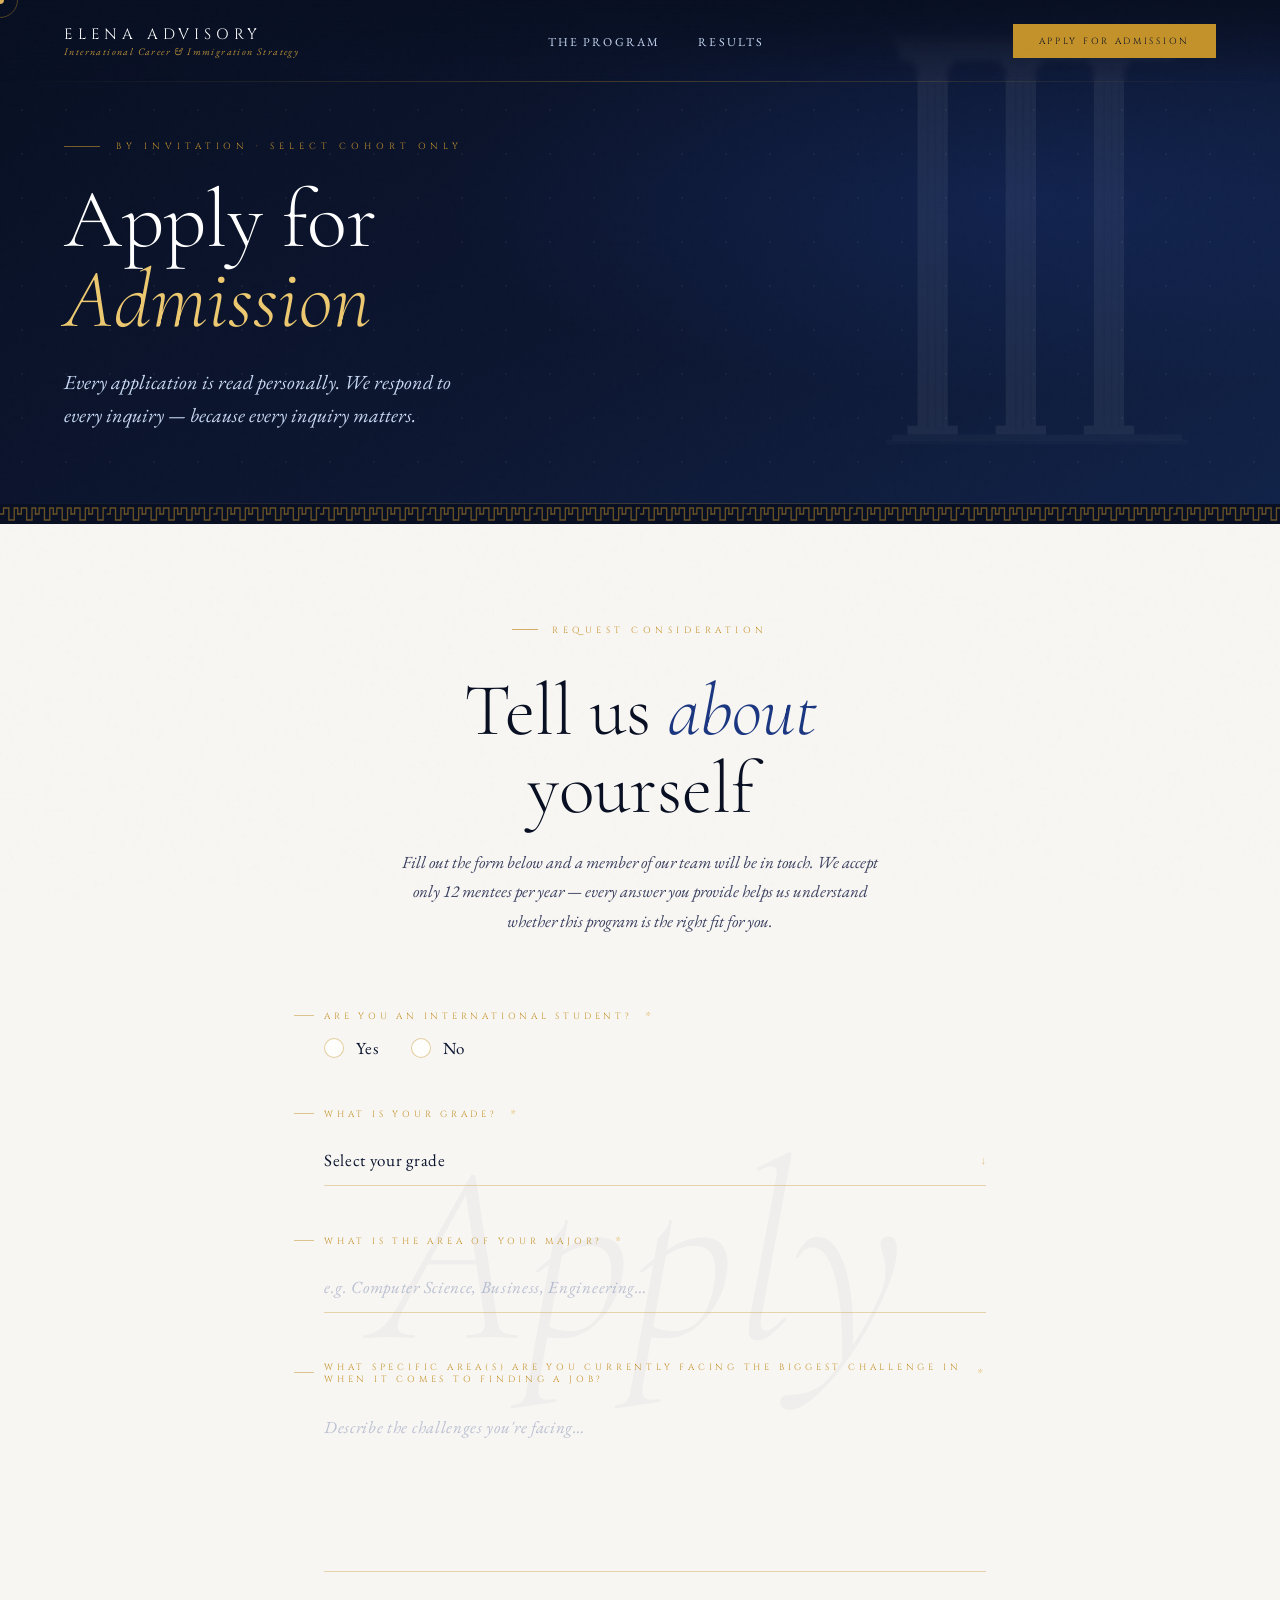
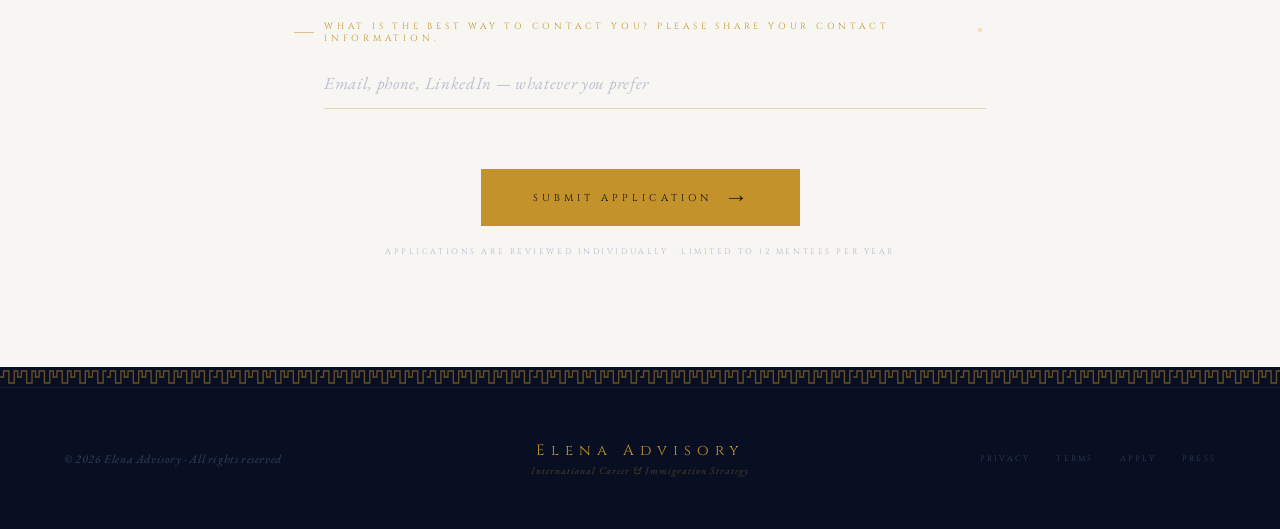
==== apply.html @ 7a9cd22d "First Update (#1) (#2) - Add contact form - Add The Program/Our Approach - Mentees removed - Enco" ====
<!DOCTYPE html>
<html lang="en">

<head>
  <meta charset="UTF-8">
  <meta name="viewport" content="width=device-width, initial-scale=1.0">
  <meta name="description"
    content="Apply for admission to Elena Advisory — a private counsel for international students building long-term careers in the USA.">
  <title>Apply for Admission | Elena Advisory</title>

  <!-- Open Graph -->
  <meta property="og:title" content="Apply for Admission | Elena Advisory">
  <meta property="og:description"
    content="Submit your inquiry to Elena Advisory. Every application is read personally.">
  <meta property="og:type" content="website">

  <!-- CSS -->
  <link rel="stylesheet" href="styles.css">

  <!-- Google Fonts -->
  <link rel="preconnect" href="https://fonts.googleapis.com">
  <link rel="preconnect" href="https://fonts.gstatic.com" crossorigin>
  <link
    href="https://fonts.googleapis.com/css2?family=Cormorant+Garamond:ital,wght@0,300;0,400;0,500;1,300;1,400&family=Cinzel:wght@400;500&family=EB+Garamond:ital,wght@0,400;1,400&display=swap"
    rel="stylesheet">

  <!-- Structured Data -->
  <script type="application/ld+json">
  {
    "@context": "https://schema.org",
    "@type": "EducationalOrganization",
    "name": "Elena Advisory",
    "description": "Advisory services to students from around the world planning to study in the USA.",
    "url": "https://elenaadvisory.example.com"
  }
  </script>

  <style>
    /* ── Page-specific overrides ── */

    /* Page Hero — full-width dark banner replacing the home hero */
    .page-hero {
      position: relative;
      min-height: 52vh;
      display: flex;
      align-items: flex-end;
      overflow: hidden;
      background:
        radial-gradient(ellipse 70% 60% at 80% 40%, rgba(34, 72, 168, .22) 0%, transparent 65%),
        linear-gradient(150deg, var(--blue-ink) 0%, var(--blue-night) 55%, var(--blue-deep) 100%);
    }

    .page-hero-bg {
      position: absolute;
      inset: 0;
      background-image: radial-gradient(circle, rgba(255, 255, 255, .045) 1px, transparent 1px);
      background-size: 44px 44px;
      pointer-events: none;
    }

    .page-hero-columns {
      position: absolute;
      right: 0;
      top: 0;
      bottom: 0;
      width: 38%;
      pointer-events: none;
      opacity: .06;
    }

    .page-hero-columns svg {
      width: 100%;
      height: 100%;
    }

    .page-hero-content {
      position: relative;
      z-index: 10;
      padding: 140px 64px 72px;
      width: 100%;
    }

    .page-hero-eyebrow {
      font-family: 'Cinzel', serif;
      font-size: 9px;
      letter-spacing: .55em;
      color: var(--gold);
      text-transform: uppercase;
      display: flex;
      align-items: center;
      gap: 16px;
      margin-bottom: 28px;
      opacity: 0;
      animation: fadeUp 1.2s ease forwards .6s;
    }

    .page-hero-eyebrow::before {
      content: '';
      width: 36px;
      height: 1px;
      background: var(--gold);
      opacity: .6;
    }

    .page-hero-title {
      font-family: 'Cormorant Garamond', serif;
      font-size: clamp(48px, 6.5vw, 90px);
      font-weight: 300;
      line-height: .96;
      color: var(--white-pure);
      opacity: 0;
      animation: fadeUp 1.3s ease forwards .8s;
    }

    .page-hero-title em {
      font-style: italic;
      color: var(--gold-pale);
    }

    .page-hero-sub {
      font-family: 'EB Garamond', serif;
      font-style: italic;
      font-size: clamp(16px, 1.8vw, 20px);
      color: var(--blue-mist);
      line-height: 1.65;
      max-width: 420px;
      margin-top: 26px;
      opacity: 0;
      animation: fadeUp 1.3s ease forwards 1s;
    }

    .page-hero-rule {
      position: absolute;
      bottom: 0;
      left: 0;
      right: 0;
      height: 1px;
      background: linear-gradient(90deg, transparent, rgba(196, 146, 42, .25), transparent);
    }

    /* Override inquiry section for white-marble background */
    .section-inquiry {
      background: var(--white-marble);
    }

    /* Ghost watermark — match testimonials subtle blue tint */
    .section-inquiry .inquiry-bg-text {
      color: rgba(26, 54, 128, .04);
    }

    /* Heading & subtext */
    .section-inquiry .inquiry-heading {
      color: var(--blue-ink);
    }

    .section-inquiry .inquiry-heading em {
      color: var(--blue-royal);
    }

    .section-inquiry .inquiry-sub {
      color: #3a4060;
    }

    /* Radio buttons */
    .section-inquiry .radio-custom {
      background: rgba(255, 255, 255, .85);
      border-color: rgba(196, 146, 42, .45);
    }

    .section-inquiry .radio-text {
      color: var(--blue-night);
    }

    .section-inquiry .radio-option:hover .radio-text {
      color: var(--blue-ink);
    }

    /* Select dropdown */
    .section-inquiry .select-wrap select {
      background: transparent;
      color: var(--blue-night);
      border-bottom-color: rgba(196, 146, 42, .35);
    }

    .section-inquiry .select-wrap select:focus {
      color: var(--blue-ink);
    }

    /* Text inputs & textarea */
    .section-inquiry .form-input,
    .section-inquiry .form-textarea {
      color: var(--blue-night);
      border-bottom-color: rgba(196, 146, 42, .35);
    }

    .section-inquiry .form-input::placeholder,
    .section-inquiry .form-textarea::placeholder {
      color: rgba(26, 54, 128, .28);
    }

    .section-inquiry .form-input:focus,
    .section-inquiry .form-textarea:focus {
      color: var(--blue-ink);
    }

    /* Form note */
    .section-inquiry .form-note {
      color: rgba(26, 54, 128, .32);
    }

    /* Success state */
    .section-inquiry .form-success {
      border-color: rgba(196, 146, 42, .25);
    }

    .section-inquiry .success-title {
      color: var(--blue-ink);
    }

    .section-inquiry .success-sub {
      color: #3a4060;
    }
  </style>
</head>

<body>
  <div class="cursor" id="cursor"></div>
  <div class="cursor-ring" id="cursorRing"></div>

  <!-- Reusable Greek key meander symbol -->
  <svg style="display:none" xmlns="http://www.w3.org/2000/svg">
    <symbol id="mk" viewBox="0 0 120 20" preserveAspectRatio="xMidYMid slice">
      <g fill="none" stroke="#c4922a" stroke-width="1.5" opacity="0.5" stroke-linecap="square">
        <polyline points="0,10 4,10 4,4 10,4 10,16 16,16 16,4 20,4 20,10" />
        <polyline points="20,10 24,10 24,4 30,4 30,16 36,16 36,4 40,4 40,10" />
        <polyline points="40,10 44,10 44,4 50,4 50,16 56,16 56,4 60,4 60,10" />
        <polyline points="60,10 64,10 64,4 70,4 70,16 76,16 76,4 80,4 80,10" />
        <polyline points="80,10 84,10 84,4 90,4 90,16 96,16 96,4 100,4 100,10" />
        <polyline points="100,10 104,10 104,4 110,4 110,16 116,16 116,4 120,4" />
      </g>
    </symbol>
  </svg>

  <!-- NAV -->
  <nav>
    <div class="nav-logo-wrap">
      <a href="index.html" style="text-decoration:none;">
        <div class="nav-logo">Elena Advisory</div>
        <div class="nav-tagline">International Career &amp; Immigration Strategy</div>
      </a>
    </div>
    <ul class="nav-links">
      <li><a href="index.html#program">The Program</a></li>
      <li><a href="index.html#results">Results</a></li>
    </ul>
    <a href="apply.html" class="nav-cta" aria-current="page">Apply for Admission</a>
  </nav>

  <!-- PAGE HERO -->
  <section class="page-hero">
    <div class="page-hero-bg"></div>

    <!-- Column silhouettes -->
    <div class="page-hero-columns">
      <svg viewBox="0 0 500 800" preserveAspectRatio="xMidYMid meet" xmlns="http://www.w3.org/2000/svg" fill="none">
        <rect x="60" y="100" width="48" height="580" fill="white" />
        <rect x="52" y="90" width="64" height="16" fill="white" />
        <rect x="44" y="676" width="80" height="14" fill="white" />
        <line x1="76" y1="100" x2="76" y2="680" stroke="#000" stroke-width="3" opacity="0.15" />
        <line x1="88" y1="100" x2="88" y2="680" stroke="#000" stroke-width="3" opacity="0.15" />
        <line x1="100" y1="100" x2="100" y2="680" stroke="#000" stroke-width="3" opacity="0.15" />
        <rect x="200" y="100" width="48" height="580" fill="white" />
        <rect x="192" y="90" width="64" height="16" fill="white" />
        <rect x="184" y="676" width="80" height="14" fill="white" />
        <line x1="216" y1="100" x2="216" y2="680" stroke="#000" stroke-width="3" opacity="0.15" />
        <line x1="228" y1="100" x2="228" y2="680" stroke="#000" stroke-width="3" opacity="0.15" />
        <line x1="240" y1="100" x2="240" y2="680" stroke="#000" stroke-width="3" opacity="0.15" />
        <rect x="340" y="100" width="48" height="580" fill="white" />
        <rect x="332" y="90" width="64" height="16" fill="white" />
        <rect x="324" y="676" width="80" height="14" fill="white" />
        <line x1="356" y1="100" x2="356" y2="680" stroke="#000" stroke-width="3" opacity="0.15" />
        <line x1="368" y1="100" x2="368" y2="680" stroke="#000" stroke-width="3" opacity="0.15" />
        <line x1="380" y1="100" x2="380" y2="680" stroke="#000" stroke-width="3" opacity="0.15" />
        <rect x="30" y="70" width="440" height="26" fill="white" opacity="0.9" />
        <rect x="20" y="56" width="460" height="18" fill="white" opacity="0.6" />
        <polyline points="20,56 250,10 480,56" stroke="white" stroke-width="2" fill="none" opacity="0.4" />
        <rect x="20" y="690" width="460" height="10" fill="white" opacity="0.5" />
        <rect x="10" y="698" width="480" height="8" fill="white" opacity="0.3" />
      </svg>
    </div>

    <div class="page-hero-content">
      <div class="page-hero-eyebrow">By Invitation · Select Cohort Only</div>
      <h1 class="page-hero-title">Apply for<br><em>Admission</em></h1>
      <p class="page-hero-sub">Every application is read personally. We respond to every inquiry — because every inquiry
        matters.</p>
    </div>

    <div class="page-hero-rule"></div>
  </section>

  <!-- MEANDER DIVIDER -->
  <div class="meander-strip" style="background:var(--blue-ink);">
    <svg viewBox="0 0 1440 20" preserveAspectRatio="none" xmlns="http://www.w3.org/2000/svg">
      <rect width="1440" height="20" fill="#080f22" />
      <use href="#mk" x="0" y="0" width="120" height="20" />
      <use href="#mk" x="120" y="0" width="120" height="20" />
      <use href="#mk" x="240" y="0" width="120" height="20" />
      <use href="#mk" x="360" y="0" width="120" height="20" />
      <use href="#mk" x="480" y="0" width="120" height="20" />
      <use href="#mk" x="600" y="0" width="120" height="20" />
      <use href="#mk" x="720" y="0" width="120" height="20" />
      <use href="#mk" x="840" y="0" width="120" height="20" />
      <use href="#mk" x="960" y="0" width="120" height="20" />
      <use href="#mk" x="1080" y="0" width="120" height="20" />
      <use href="#mk" x="1200" y="0" width="120" height="20" />
      <use href="#mk" x="1320" y="0" width="120" height="20" />
    </svg>
  </div>

  <!-- INQUIRY FORM -->
  <section id="inquiry" class="section-inquiry">
    <div class="inquiry-bg-text">Apply</div>

    <div class="inquiry-inner">
      <div class="inquiry-header reveal">
        <div class="section-label" style="justify-content:center;color:var(--gold);">Request Consideration</div>
        <h2 class="inquiry-heading">Tell us <em>about</em><br>yourself</h2>
        <p class="inquiry-sub">Fill out the form below and a member of our team will be in touch. We accept only 12
          mentees per year — every answer you provide helps us understand whether this program is the right fit for you.
        </p>
      </div>

      <form id="inquiryForm" class="inquiry-form reveal reveal-delay-1" action="https://api.web3forms.com/submit"
        method="POST">
        <input type="hidden" name="access_key" value="YOUR_ACCESS_KEY_HERE">
        <input type="hidden" name="subject" value="New Inquiry — Elena Advisory">
        <input type="hidden" name="from_name" value="Elena Advisory Website">
        <input type="checkbox" name="botcheck" style="display:none;">

        <!-- Q1: International Student -->
        <div class="form-field reveal">
          <label class="field-label">Are you an international student?<span class="required">*</span></label>
          <div class="radio-group" role="radiogroup" aria-label="Are you an international student?">
            <label class="radio-option" id="radio-yes">
              <input type="radio" name="international_student" value="Yes" required>
              <span class="radio-custom"></span>
              <span class="radio-text">Yes</span>
            </label>
            <label class="radio-option" id="radio-no">
              <input type="radio" name="international_student" value="No" required>
              <span class="radio-custom"></span>
              <span class="radio-text">No</span>
            </label>
          </div>
        </div>

        <!-- Q2: Grade -->
        <div class="form-field reveal reveal-delay-1">
          <label class="field-label" for="gradeSelect">What is your grade?<span class="required">*</span></label>
          <div class="select-wrap">
            <select id="gradeSelect" name="grade" required>
              <option value="" disabled selected>Select your grade</option>
              <option value="Freshman">Freshman</option>
              <option value="Sophomore">Sophomore</option>
              <option value="Junior">Junior</option>
              <option value="Senior">Senior</option>
              <option value="Other">Other</option>
            </select>
            <span class="select-arrow">↓</span>
          </div>
          <div class="grade-other-wrap" id="gradeOtherWrap" style="display:none;">
            <input type="text" id="gradeOther" name="grade_other" class="form-input"
              placeholder="Please specify your grade">
          </div>
        </div>

        <!-- Q3: Major -->
        <div class="form-field reveal reveal-delay-2">
          <label class="field-label" for="majorInput">What is the area of your major?<span
              class="required">*</span></label>
          <input type="text" id="majorInput" name="major" class="form-input"
            placeholder="e.g. Computer Science, Business, Engineering…" required>
        </div>

        <!-- Q4: Challenge -->
        <div class="form-field reveal reveal-delay-3">
          <label class="field-label" for="challengeInput">What specific area(s) are you currently facing the biggest
            challenge in when it comes to finding a job?<span class="required">*</span></label>
          <textarea id="challengeInput" name="challenge" class="form-textarea" rows="5"
            placeholder="Describe the challenges you're facing…" required></textarea>
        </div>

        <!-- Q5: Contact -->
        <div class="form-field reveal reveal-delay-4">
          <label class="field-label" for="contactInput">What is the best way to contact you? Please share your contact
            information.<span class="required">*</span></label>
          <input type="text" id="contactInput" name="contact_info" class="form-input"
            placeholder="Email, phone, LinkedIn — whatever you prefer" required>
        </div>

        <div class="form-submit-wrap reveal reveal-delay-4">
          <button type="submit" class="btn-form-submit" id="submitBtn">
            <span class="btn-text">Submit Application</span>
            <span class="btn-arrow">→</span>
          </button>
          <p class="form-note">Applications are reviewed individually · Limited to 12 mentees per year</p>
        </div>

        <div id="formSuccess" class="form-success" style="display:none;">
          <div class="success-icon">✦</div>
          <p class="success-title">Your inquiry has been received.</p>
          <p class="success-sub">We review every application personally. You will hear from us shortly.</p>
        </div>

        <div id="formError" class="form-error" style="display:none;">
          <p>Something went wrong. Please try again or contact us directly.</p>
        </div>
      </form>
    </div>

    <div class="meander-strip" style="background:var(--blue-ink);">
      <svg viewBox="0 0 1440 20" preserveAspectRatio="none" xmlns="http://www.w3.org/2000/svg">
        <rect width="1440" height="20" fill="#080f22" />
        <use href="#mk" x="0" y="0" width="120" height="20" />
        <use href="#mk" x="120" y="0" width="120" height="20" />
        <use href="#mk" x="240" y="0" width="120" height="20" />
        <use href="#mk" x="360" y="0" width="120" height="20" />
        <use href="#mk" x="480" y="0" width="120" height="20" />
        <use href="#mk" x="600" y="0" width="120" height="20" />
        <use href="#mk" x="720" y="0" width="120" height="20" />
        <use href="#mk" x="840" y="0" width="120" height="20" />
        <use href="#mk" x="960" y="0" width="120" height="20" />
        <use href="#mk" x="1080" y="0" width="120" height="20" />
        <use href="#mk" x="1200" y="0" width="120" height="20" />
        <use href="#mk" x="1320" y="0" width="120" height="20" />
      </svg>
    </div>
  </section>

  <!-- FOOTER -->
  <footer>
    <div class="footer-left">© 2026 Elena Advisory · All rights reserved</div>
    <div class="footer-logo-wrap">
      <div class="footer-logo">Elena Advisory</div>
      <div class="footer-logo-sub">International Career &amp; Immigration Strategy</div>
    </div>
    <div class="footer-right">
      <a href="#">Privacy</a><a href="#">Terms</a><a href="apply.html">Apply</a><a href="#">Press</a>
    </div>
  </footer>

  <!-- JavaScript -->
  <script src="script.js" defer></script>
</body>

</html>
---- styles.css ----
*,
  *::before,
  *::after {
    box-sizing: border-box;
    margin: 0;
    padding: 0;
  }

  :root {
    --blue-ink: #080f22;
    --blue-night: #0c1630;
    --blue-deep: #112248;
    --blue-royal: #1a3680;
    --blue-mid: #2248a8;
    --blue-pale: #8daee0;
    --blue-mist: #c8d8f4;
    --white-pure: #ffffff;
    --white-marble: #f8f6f2;
    --white-warm: #f0ece4;
    --white-veined: #e8e2d8;
    --white-stone: #d4ccbc;
    --gold: #c4922a;
    --gold-bright: #daa93c;
    --gold-pale: #ecc870;
    --ink: #06090f;
  }

  html {
    scroll-behavior: smooth;
  }

  body {
    background: var(--blue-ink);
    color: var(--white-warm);
    font-family: 'Cormorant Garamond', serif;
    font-weight: 300;
    overflow-x: hidden;
    cursor: none;
  }

  .cursor {
    position: fixed;
    width: 8px;
    height: 8px;
    background: var(--gold-bright);
    border-radius: 50%;
    pointer-events: none;
    z-index: 9999;
    transform: translate(-50%, -50%);
    transition: width .3s, height .3s;
    mix-blend-mode: screen;
  }

  .cursor-ring {
    position: fixed;
    width: 36px;
    height: 36px;
    border: 1px solid rgba(196, 146, 42, .4);
    border-radius: 50%;
    pointer-events: none;
    z-index: 9998;
    transform: translate(-50%, -50%);
    transition: left .08s ease-out, top .08s ease-out, width .3s, height .3s;
  }

  body::before {
    content: '';
    position: fixed;
    inset: 0;
    background-image: url("data:image/svg+xml,%3Csvg viewBox='0 0 200 200' xmlns='http://www.w3.org/2000/svg'%3E%3Cfilter id='n'%3E%3CfeTurbulence type='fractalNoise' baseFrequency='0.85' numOctaves='4' stitchTiles='stitch'/%3E%3C/filter%3E%3Crect width='100%25' height='100%25' filter='url(%23n)' opacity='0.03'/%3E%3C/svg%3E");
    pointer-events: none;
    z-index: 100;
    opacity: .5;
  }

  /* NAV */
  nav {
    position: fixed;
    top: 0;
    left: 0;
    right: 0;
    z-index: 50;
    display: flex;
    align-items: center;
    justify-content: space-between;
    padding: 24px 64px;
    background: linear-gradient(180deg, rgba(8, 15, 34, .96) 0%, transparent 100%);
    backdrop-filter: blur(3px);
  }

  nav::after {
    content: '';
    position: absolute;
    bottom: 0;
    left: 0;
    right: 0;
    height: 1px;
    background: linear-gradient(90deg, transparent, rgba(196, 146, 42, .3), transparent);
  }

  .nav-logo-wrap {
    display: flex;
    flex-direction: column;
    gap: 2px;
    opacity: 0;
    animation: fadeUp 1.2s ease forwards .2s;
  }

  .nav-logo {
    font-family: 'Cinzel', serif;
    font-size: 15px;
    letter-spacing: .32em;
    color: var(--white-pure);
    text-transform: uppercase;
  }

  .nav-tagline {
    font-family: 'EB Garamond', serif;
    font-style: italic;
    font-size: 10px;
    letter-spacing: .14em;
    color: var(--gold-bright);
    opacity: .85;
  }

  .nav-links {
    display: flex;
    gap: 38px;
    list-style: none;
    opacity: 0;
    animation: fadeUp 1.2s ease forwards .4s;
  }

  .nav-links a {
    font-family: 'EB Garamond', serif;
    font-size: 12px;
    letter-spacing: .18em;
    color: var(--blue-mist);
    text-decoration: none;
    text-transform: uppercase;
    transition: color .4s;
    position: relative;
  }

  .nav-links a::after {
    content: '';
    position: absolute;
    bottom: -3px;
    left: 0;
    right: 0;
    height: 1px;
    background: var(--gold);
    transform: scaleX(0);
    transform-origin: left;
    transition: transform .4s ease;
  }

  .nav-links a:hover {
    color: var(--gold-pale);
  }

  .nav-links a:hover::after {
    transform: scaleX(1);
  }

  .nav-cta {
    font-family: 'Cinzel', serif;
    font-size: 9px;
    letter-spacing: .3em;
    color: var(--blue-ink);
    background: var(--gold);
    padding: 11px 26px;
    text-decoration: none;
    text-transform: uppercase;
    transition: background .4s;
    opacity: 0;
    animation: fadeUp 1.2s ease forwards .6s;
  }

  .nav-cta:hover {
    background: var(--gold-bright);
  }

  /* HERO */
  .hero {
    position: relative;
    height: 100vh;
    display: flex;
    align-items: center;
    overflow: hidden;
  }

  .hero-bg {
    position: absolute;
    inset: 0;
    background:
      radial-gradient(ellipse 60% 50% at 75% 50%, rgba(34, 72, 168, .28) 0%, transparent 65%),
      radial-gradient(ellipse 55% 80% at 10% 20%, rgba(8, 15, 34, .95) 0%, transparent 60%),
      linear-gradient(150deg, var(--blue-ink) 0%, var(--blue-night) 40%, var(--blue-deep) 100%);
  }

  .hero-dots {
    position: absolute;
    inset: 0;
    pointer-events: none;
    background-image: radial-gradient(circle, rgba(255, 255, 255, .055) 1px, transparent 1px);
    background-size: 44px 44px;
  }

  .water-surface {
    position: absolute;
    bottom: 0;
    left: 0;
    right: 0;
    height: 30vh;
    overflow: hidden;
  }

  .water-surface svg {
    width: 100%;
    height: 100%;
    opacity: .14;
  }

  /* Column silhouettes right side */
  .hero-columns {
    position: absolute;
    right: 0;
    top: 0;
    bottom: 0;
    width: 44%;
    pointer-events: none;
  }

  .hero-columns svg {
    width: 100%;
    height: 100%;
    opacity: .07;
  }

  .hero-content {
    position: relative;
    z-index: 10;
    padding: 0 64px;
    max-width: 680px;
  }

  .hero-eyebrow {
    font-family: 'Cinzel', serif;
    font-size: 9.5px;
    letter-spacing: .55em;
    color: var(--gold);
    text-transform: uppercase;
    display: flex;
    align-items: center;
    gap: 16px;
    margin-bottom: 34px;
    opacity: 0;
    animation: fadeUp 1.4s ease forwards .8s;
  }

  .hero-eyebrow::before {
    content: '';
    width: 36px;
    height: 1px;
    background: var(--gold);
    opacity: .6;
  }

  .hero-title {
    font-family: 'Cormorant Garamond', serif;
    font-size: clamp(58px, 7.5vw, 100px);
    font-weight: 300;
    line-height: .93;
    letter-spacing: -.01em;
    color: var(--white-pure);
    margin-bottom: 10px;
    opacity: 0;
    animation: fadeUp 1.4s ease forwards 1s;
  }

  .hero-title em {
    font-style: italic;
    color: var(--blue-mist);
    font-weight: 300;
  }

  .hero-title .gold-word {
    color: var(--gold-pale);
    font-style: italic;
  }

  .hero-subtitle {
    font-family: 'EB Garamond', serif;
    font-style: italic;
    font-size: clamp(17px, 2vw, 22px);
    color: var(--blue-mist);
    line-height: 1.65;
    max-width: 440px;
    margin: 26px 0 48px;
    opacity: 0;
    animation: fadeUp 1.4s ease forwards 1.2s;
  }

  .hero-actions {
    display: flex;
    align-items: center;
    gap: 36px;
    opacity: 0;
    animation: fadeUp 1.4s ease forwards 1.4s;
  }

  .btn-primary {
    font-family: 'Cinzel', serif;
    font-size: 9.5px;
    letter-spacing: .35em;
    text-transform: uppercase;
    color: var(--blue-ink);
    background: var(--gold);
    padding: 16px 38px;
    text-decoration: none;
    position: relative;
    overflow: hidden;
    transition: color .4s;
  }

  .btn-primary::after {
    content: '';
    position: absolute;
    inset: 0;
    background: var(--white-pure);
    transform: scaleX(0);
    transform-origin: left;
    transition: transform .4s ease;
    z-index: -1;
  }

  .btn-primary:hover {
    color: var(--blue-royal);
  }

  .btn-primary:hover::after {
    transform: scaleX(1);
  }

  .btn-ghost {
    font-family: 'EB Garamond', serif;
    font-style: italic;
    font-size: 15px;
    color: var(--white-warm);
    text-decoration: none;
    display: flex;
    align-items: center;
    gap: 10px;
    transition: color .4s, gap .4s;
  }

  .btn-ghost:hover {
    color: var(--gold-pale);
    gap: 16px;
  }

  .btn-ghost span {
    font-style: normal;
    font-size: 17px;
  }

  .seats-badge {
    position: absolute;
    right: 64px;
    top: 50%;
    transform: translateY(-50%);
    display: flex;
    flex-direction: column;
    align-items: center;
    gap: 8px;
    opacity: 0;
    animation: fadeUp 1.4s ease forwards 1.8s;
  }

  .seats-circle {
    width: 108px;
    height: 108px;
    border-radius: 50%;
    border: 1px solid rgba(196, 146, 42, .5);
    display: flex;
    flex-direction: column;
    align-items: center;
    justify-content: center;
    gap: 2px;
    position: relative;
    background: rgba(26, 54, 128, .25);
    backdrop-filter: blur(4px);
  }

  .seats-circle::before {
    content: '';
    position: absolute;
    inset: 7px;
    border-radius: 50%;
    border: 1px solid rgba(196, 146, 42, .18);
  }

  .seats-num {
    font-family: 'Cormorant Garamond', serif;
    font-size: 38px;
    font-weight: 300;
    color: var(--white-pure);
    line-height: 1;
  }

  .seats-label {
    font-family: 'Cinzel', serif;
    font-size: 7px;
    letter-spacing: .28em;
    color: var(--gold);
    text-transform: uppercase;
    text-align: center;
    line-height: 1.4;
  }

  .seats-sub {
    font-family: 'EB Garamond', serif;
    font-style: italic;
    font-size: 12px;
    color: var(--blue-mist);
    letter-spacing: .05em;
  }

  .scroll-indicator {
    position: absolute;
    bottom: 40px;
    left: 64px;
    display: flex;
    align-items: center;
    gap: 14px;
    opacity: 0;
    animation: fadeUp 1.4s ease forwards 2s;
  }

  .scroll-line {
    width: 1px;
    height: 48px;
    background: linear-gradient(180deg, transparent, var(--gold));
    animation: scrollPulse 2s ease-in-out infinite;
  }

  .scroll-text {
    font-family: 'Cinzel', serif;
    font-size: 8px;
    letter-spacing: .4em;
    color: var(--blue-pale);
    text-transform: uppercase;
    writing-mode: vertical-rl;
  }

  /* MEANDER border strips */
  .meander-strip {
    width: 100%;
    height: 20px;
    display: block;
    position: relative;
    overflow: hidden;
    flex-shrink: 0;
  }

  .meander-strip svg {
    width: 100%;
    height: 100%;
    display: block;
  }

  /* MARQUEE */
  .manifesto-band {
    background: var(--blue-royal);
    position: relative;
    overflow: hidden;
  }

  .manifesto-band::before,
  .manifesto-band::after {
    content: '';
    position: absolute;
    top: 0;
    bottom: 0;
    width: 100px;
    z-index: 2;
  }

  .manifesto-band::before {
    left: 0;
    background: linear-gradient(90deg, var(--blue-royal), transparent);
  }

  .manifesto-band::after {
    right: 0;
    background: linear-gradient(270deg, var(--blue-royal), transparent);
  }

  .marquee-inner {
    padding: 22px 0;
  }

  .manifesto-track {
    display: flex;
    gap: 64px;
    white-space: nowrap;
    animation: scroll-left 38s linear infinite;
  }

  .manifesto-item {
    display: flex;
    align-items: center;
    gap: 22px;
    flex-shrink: 0;
  }

  .manifesto-item span {
    font-family: 'Cinzel', serif;
    font-size: 10px;
    letter-spacing: .4em;
    color: var(--white-pure);
    text-transform: uppercase;
  }

  .manifesto-dot {
    width: 4px;
    height: 4px;
    background: var(--gold-bright);
    border-radius: 50%;
    flex-shrink: 0;
  }

  /* ABOUT */
  .section-about {
    display: grid;
    grid-template-columns: 1fr 1fr;
    min-height: 88vh;
  }

  .about-visual {
    position: relative;
    overflow: hidden;
    background: linear-gradient(145deg, var(--blue-night) 0%, var(--blue-deep) 60%, var(--blue-royal) 100%);
  }

  .crest-container {
    position: absolute;
    inset: 0;
    display: flex;
    align-items: center;
    justify-content: center;
  }

  .crest-container svg {
    width: 70%;
    max-width: 360px;
    opacity: .2;
  }

  .orb-container {
    position: absolute;
    inset: 0;
    display: flex;
    align-items: center;
    justify-content: center;
  }

  .orb {
    width: 290px;
    height: 290px;
    border-radius: 50%;
    border: 1px solid rgba(196, 146, 42, .28);
    position: relative;
    animation: slowRotate 70s linear infinite;
  }

  .orb::before {
    content: '';
    position: absolute;
    top: -3px;
    left: 50%;
    transform: translateX(-50%);
    width: 6px;
    height: 6px;
    background: var(--gold-bright);
    border-radius: 50%;
    box-shadow: 0 0 14px var(--gold);
  }

  .orb-inner {
    position: absolute;
    inset: 28px;
    border-radius: 50%;
    border: 1px solid rgba(255, 255, 255, .07);
    animation: slowRotate 35s linear infinite reverse;
  }

  .orb-inner::before {
    content: '';
    position: absolute;
    top: -3px;
    left: 50%;
    transform: translateX(-50%);
    width: 4px;
    height: 4px;
    background: var(--white-pure);
    border-radius: 50%;
    opacity: .5;
  }

  .visual-badge {
    position: absolute;
    bottom: 44px;
    right: 44px;
    text-align: right;
    font-family: 'Cinzel', serif;
    font-size: 9px;
    letter-spacing: .4em;
    color: rgba(196, 146, 42, .4);
  }

  /* WHITE MARBLE card */
  .about-content {
    padding: 80px 76px;
    display: flex;
    flex-direction: column;
    justify-content: center;
    background: var(--white-marble);
    position: relative;
  }

  .about-content::before {
    content: '';
    position: absolute;
    inset: 0;
    pointer-events: none;
    background-image:
      linear-gradient(105deg, transparent 40%, rgba(196, 146, 42, .025) 40.5%, transparent 41%),
      linear-gradient(72deg, transparent 60%, rgba(26, 54, 128, .03) 60.5%, transparent 61%);
  }

  .about-content::after {
    content: '';
    position: absolute;
    top: 0;
    left: 0;
    bottom: 0;
    width: 6px;
    background: var(--blue-royal);
  }

  .section-label {
    font-family: 'Cinzel', serif;
    font-size: 9px;
    letter-spacing: .5em;
    color: var(--blue-royal);
    text-transform: uppercase;
    display: flex;
    align-items: center;
    gap: 14px;
    margin-bottom: 36px;
  }

  .section-label::before {
    content: '';
    width: 26px;
    height: 1px;
    background: var(--gold);
    opacity: .7;
  }

  .about-heading {
    font-family: 'Cormorant Garamond', serif;
    font-size: clamp(32px, 3.6vw, 50px);
    font-weight: 300;
    line-height: 1.15;
    color: var(--blue-ink);
    margin-bottom: 28px;
  }

  .about-heading em {
    font-style: italic;
    color: var(--blue-royal);
  }

  .about-text {
    font-family: 'EB Garamond', serif;
    font-size: 17px;
    line-height: 1.9;
    color: #3a4060;
    max-width: 400px;
  }

  .about-text+.about-text {
    margin-top: 16px;
  }

  .about-divider {
    width: 52px;
    height: 2px;
    background: linear-gradient(90deg, var(--gold), transparent);
    margin: 36px 0;
  }

  .about-stats {
    display: flex;
    gap: 44px;
  }

  .stat-num {
    font-family: 'Cormorant Garamond', serif;
    font-size: 42px;
    font-weight: 300;
    color: var(--blue-royal);
    line-height: 1;
  }

  .stat-label {
    font-family: 'Cinzel', serif;
    font-size: 8px;
    letter-spacing: .28em;
    color: var(--gold);
    text-transform: uppercase;
    margin-top: 6px;
  }

  /* PILLARS */
  .section-pillars {
    padding: 0 64px 120px;
    background: var(--blue-deep);
    position: relative;
  }

  .pillars-header {
    text-align: center;
    margin-bottom: 80px;
    padding-top: 80px;
  }

  .pillars-heading {
    font-family: 'Cormorant Garamond', serif;
    font-size: clamp(38px, 4.6vw, 60px);
    font-weight: 300;
    color: var(--white-pure);
    line-height: 1.1;
  }

  .pillars-heading em {
    font-style: italic;
    color: var(--gold-pale);
  }

  .pillars-sub {
    font-family: 'EB Garamond', serif;
    font-style: italic;
    font-size: 17px;
    color: var(--blue-pale);
    margin-top: 16px;
  }

  .pillars-grid {
    display: grid;
    grid-template-columns: repeat(3, 1fr);
    gap: 2px;
    background: rgba(196, 146, 42, .12);
  }

  .pillar {
    background: var(--blue-night);
    padding: 54px 42px;
    position: relative;
    transition: background .5s;
  }

  .pillar:hover {
    background: var(--blue-deep);
  }

  .pillar-num {
    font-family: 'Cinzel', serif;
    font-size: 10px;
    letter-spacing: .42em;
    color: rgba(196, 146, 42, .5);
    margin-bottom: 30px;
  }

  .pillar-icon {
    width: 44px;
    height: 44px;
    margin-bottom: 22px;
    opacity: .8;
  }

  .pillar-title {
    font-family: 'Cormorant Garamond', serif;
    font-size: 26px;
    font-weight: 400;
    color: var(--white-pure);
    line-height: 1.2;
    margin-bottom: 16px;
  }

  .pillar-title em {
    font-style: italic;
    color: var(--gold-pale);
  }

  .pillar-text {
    font-family: 'EB Garamond', serif;
    font-size: 15.5px;
    line-height: 1.85;
    color: var(--blue-mist);
  }

  .pillar-link {
    display: inline-flex;
    align-items: center;
    gap: 10px;
    margin-top: 30px;
    font-family: 'Cinzel', serif;
    font-size: 8.5px;
    letter-spacing: .35em;
    color: var(--gold);
    text-decoration: none;
    text-transform: uppercase;
    transition: gap .3s;
  }

  .pillar-link:hover {
    gap: 16px;
  }

  .pillar-line {
    position: absolute;
    bottom: 0;
    left: 0;
    height: 2px;
    width: 0;
    background: var(--gold);
    transition: width .5s ease;
  }

  .pillar:hover .pillar-line {
    width: 100%;
  }

  /* TESTIMONIALS â€” WHITE */
  .section-testimonial {
    padding: 0 64px;
    background: var(--white-marble);
    display: flex;
    flex-direction: column;
    align-items: center;
    justify-content: center;
    position: relative;
    overflow: hidden;
  }

  .testimonial-inner {
    padding: 120px 0;
  }

  .section-testimonial::before {
    content: '';
    position: absolute;
    inset: 0;
    pointer-events: none;
    background-image:
      linear-gradient(82deg, transparent 55%, rgba(26, 54, 128, .035) 55.5%, transparent 56%),
      linear-gradient(175deg, transparent 45%, rgba(196, 146, 42, .025) 45.5%, transparent 46%);
  }

  .testimonial-bg-text {
    position: absolute;
    font-family: 'Cormorant Garamond', serif;
    font-size: clamp(90px, 16vw, 200px);
    font-style: italic;
    font-weight: 300;
    color: rgba(26, 54, 128, .04);
    white-space: nowrap;
    user-select: none;
    pointer-events: none;
    top: 50%;
    left: 50%;
    transform: translate(-50%, -50%);
  }

  .testimonial-content {
    position: relative;
    text-align: center;
    max-width: 760px;
    z-index: 2;
  }

  .quote-mark {
    font-family: 'Cormorant Garamond', serif;
    font-size: 110px;
    line-height: .6;
    color: var(--gold);
    opacity: .4;
    display: block;
    margin-bottom: 24px;
    font-style: italic;
  }

  .testimonial-text {
    font-family: 'Cormorant Garamond', serif;
    font-style: italic;
    font-size: clamp(22px, 3vw, 36px);
    font-weight: 300;
    line-height: 1.55;
    color: var(--blue-night);
    margin-bottom: 38px;
  }

  .testimonial-author {
    font-family: 'Cinzel', serif;
    font-size: 9.5px;
    letter-spacing: .45em;
    color: var(--blue-royal);
    text-transform: uppercase;
  }

  .testimonial-origin {
    font-family: 'EB Garamond', serif;
    font-style: italic;
    font-size: 13px;
    color: #6677aa;
    margin-top: 4px;
    letter-spacing: .05em;
  }

  .testimonial-dots {
    display: flex;
    justify-content: center;
    gap: 10px;
    margin-top: 40px;
  }

  .t-dot {
    width: 5px;
    height: 5px;
    border-radius: 50%;
    background: var(--white-stone);
    cursor: pointer;
    transition: background .3s, transform .3s;
  }

  .t-dot.active {
    background: var(--gold);
    transform: scale(1.4);
  }

  /* PROCESS */
  .section-process {
    background: var(--blue-ink);
    padding: 0 64px 130px;
    position: relative;
    overflow: hidden;
  }

  .process-header {
    margin-bottom: 72px;
    padding-top: 90px;
  }

  .process-heading {
    font-family: 'Cormorant Garamond', serif;
    font-size: clamp(36px, 4.4vw, 56px);
    font-weight: 300;
    color: var(--white-pure);
    line-height: 1.1;
    max-width: 520px;
  }

  .process-heading em {
    font-style: italic;
    color: var(--gold-pale);
  }

  .process-sub {
    font-family: 'EB Garamond', serif;
    font-style: italic;
    font-size: 17px;
    color: var(--blue-pale);
    margin-top: 16px;
    max-width: 400px;
  }

  .process-steps {
    display: grid;
    grid-template-columns: repeat(4, 1fr);
    gap: 1px;
  }

  .process-step {
    padding: 46px 34px;
    border-top: 2px solid rgba(196, 146, 42, .2);
    position: relative;
    transition: background .4s;
  }

  .process-step:hover {
    background: rgba(26, 54, 128, .25);
  }

  .step-num {
    font-family: 'Cinzel', serif;
    font-size: 9px;
    letter-spacing: .4em;
    color: rgba(196, 146, 42, .6);
    margin-bottom: 26px;
  }

  .step-title {
    font-family: 'Cormorant Garamond', serif;
    font-size: 22px;
    font-weight: 400;
    color: var(--white-pure);
    line-height: 1.3;
    margin-bottom: 12px;
  }

  .step-title em {
    font-style: italic;
    color: var(--gold-pale);
  }

  .step-text {
    font-family: 'EB Garamond', serif;
    font-size: 14.5px;
    line-height: 1.8;
    color: var(--blue-mist);
  }

  /* CTA â€” WHITE MARBLE */
  .section-cta {
    padding: 0 64px;
    background: var(--white-warm);
    text-align: center;
    position: relative;
    overflow: hidden;
    display: flex;
    flex-direction: column;
    align-items: center;
  }

  .cta-inner {
    padding: 130px 0;
    position: relative;
    z-index: 2;
    width: 100%;
    display: flex;
    flex-direction: column;
    align-items: center;
  }

  .section-cta::before {
    content: '';
    position: absolute;
    inset: 0;
    pointer-events: none;
    background-image: linear-gradient(110deg, transparent 38%, rgba(26, 54, 128, .025) 38.5%, transparent 39%);
  }

  .cta-eyebrow {
    font-family: 'Cinzel', serif;
    font-size: 9px;
    letter-spacing: .5em;
    color: var(--gold);
    text-transform: uppercase;
    display: flex;
    align-items: center;
    justify-content: center;
    gap: 16px;
    margin-bottom: 30px;
  }

  .cta-eyebrow::before,
  .cta-eyebrow::after {
    content: '';
    width: 26px;
    height: 1px;
    background: var(--gold);
    opacity: .5;
  }

  .cta-heading {
    font-family: 'Cormorant Garamond', serif;
    font-size: clamp(42px, 5.2vw, 72px);
    font-weight: 300;
    line-height: 1.1;
    color: var(--blue-ink);
    margin-bottom: 24px;
  }

  .cta-heading em {
    font-style: italic;
    color: var(--blue-royal);
  }

  .cta-text {
    font-family: 'EB Garamond', serif;
    font-style: italic;
    font-size: 19px;
    color: #445;
    max-width: 460px;
    margin: 0 auto 52px;
    line-height: 1.8;
  }

  .cta-actions {
    display: flex;
    justify-content: center;
    gap: 24px;
  }

  .btn-dark {
    font-family: 'Cinzel', serif;
    font-size: 9.5px;
    letter-spacing: .35em;
    text-transform: uppercase;
    color: var(--white-pure);
    background: var(--blue-royal);
    padding: 16px 38px;
    text-decoration: none;
    position: relative;
    overflow: hidden;
    transition: color .4s;
  }

  .btn-dark::after {
    content: '';
    position: absolute;
    inset: 0;
    background: var(--blue-ink);
    transform: scaleX(0);
    transform-origin: left;
    transition: transform .4s ease;
    z-index: -1;
  }

  .btn-dark:hover {
    color: var(--white-pure);
  }

  .btn-dark:hover::after {
    transform: scaleX(1);
  }

  .btn-ghost-dark {
    font-family: 'EB Garamond', serif;
    font-style: italic;
    font-size: 15px;
    color: var(--blue-royal);
    text-decoration: none;
    display: flex;
    align-items: center;
    gap: 10px;
    transition: color .4s, gap .4s;
  }

  .btn-ghost-dark:hover {
    color: var(--gold);
    gap: 16px;
  }

  .btn-ghost-dark span {
    font-style: normal;
  }

  .cta-note {
    font-family: 'Cinzel', serif;
    font-size: 8px;
    letter-spacing: .35em;
    color: rgba(26, 54, 128, .35);
    text-transform: uppercase;
    margin-top: 32px;
  }

  /* INQUIRY FORM */
  .section-inquiry {
    background: var(--blue-night);
    position: relative;
    display: flex;
    flex-direction: column;
    align-items: center;
    overflow: hidden;
  }

  .inquiry-bg-text {
    position: absolute;
    font-family: 'Cormorant Garamond', serif;
    font-size: clamp(110px, 20vw, 260px);
    font-style: italic;
    font-weight: 300;
    color: rgba(196, 146, 42, .04);
    white-space: nowrap;
    user-select: none;
    pointer-events: none;
    top: 50%;
    left: 50%;
    transform: translate(-50%, -50%);
    z-index: 0;
  }

  .inquiry-inner {
    padding: 100px 64px 110px;
    width: 100%;
    max-width: 820px;
    position: relative;
    z-index: 2;
    display: flex;
    flex-direction: column;
    align-items: center;
  }

  .inquiry-header {
    text-align: center;
    margin-bottom: 72px;
    width: 100%;
  }

  .inquiry-heading {
    font-family: 'Cormorant Garamond', serif;
    font-size: clamp(46px, 5.8vw, 78px);
    font-weight: 300;
    color: var(--white-pure);
    line-height: 1.05;
    margin-bottom: 20px;
  }

  .inquiry-heading em {
    font-style: italic;
    color: var(--gold-pale);
  }

  .inquiry-sub {
    font-family: 'EB Garamond', serif;
    font-style: italic;
    font-size: 17px;
    color: var(--blue-pale);
    line-height: 1.75;
    max-width: 480px;
    margin: 0 auto;
  }

  .inquiry-form {
    width: 100%;
    display: flex;
    flex-direction: column;
    gap: 48px;
  }

  .form-field {
    display: flex;
    flex-direction: column;
    gap: 14px;
    position: relative;
  }

  .field-label {
    font-family: 'Cinzel', serif;
    font-size: 9px;
    letter-spacing: .42em;
    color: var(--gold);
    text-transform: uppercase;
    display: flex;
    align-items: center;
    gap: 10px;
  }

  .field-label::before {
    content: '';
    width: 20px;
    height: 1px;
    background: var(--gold);
    opacity: .5;
    flex-shrink: 0;
  }

  .required {
    color: var(--gold-bright);
    font-size: 12px;
    margin-left: 2px;
    font-family: 'Cormorant Garamond', serif;
    font-style: italic;
  }

  /* Custom Radio Buttons */
  .radio-group {
    display: flex;
    gap: 32px;
    padding-left: 30px;
  }

  .radio-option {
    display: flex;
    align-items: center;
    gap: 12px;
    cursor: pointer;
    position: relative;
  }

  .radio-option input[type="radio"] {
    position: absolute;
    opacity: 0;
    width: 0;
    height: 0;
  }

  .radio-custom {
    width: 20px;
    height: 20px;
    border-radius: 50%;
    border: 1px solid rgba(196, 146, 42, .45);
    background: rgba(8, 15, 34, .6);
    flex-shrink: 0;
    position: relative;
    transition: border-color .3s, background .3s;
  }

  .radio-custom::after {
    content: '';
    position: absolute;
    top: 50%;
    left: 50%;
    transform: translate(-50%, -50%) scale(0);
    width: 8px;
    height: 8px;
    border-radius: 50%;
    background: var(--gold-bright);
    transition: transform .3s ease;
  }

  .radio-option input[type="radio"]:checked ~ .radio-custom {
    border-color: var(--gold-bright);
    background: rgba(196, 146, 42, .1);
  }

  .radio-option input[type="radio"]:checked ~ .radio-custom::after {
    transform: translate(-50%, -50%) scale(1);
  }

  .radio-text {
    font-family: 'EB Garamond', serif;
    font-size: 17px;
    color: var(--blue-mist);
    transition: color .3s;
    letter-spacing: .05em;
  }

  .radio-option:hover .radio-custom {
    border-color: var(--gold);
  }

  .radio-option:hover .radio-text {
    color: var(--white-pure);
  }

  /* Select Dropdown */
  .select-wrap {
    position: relative;
    padding-left: 30px;
  }

  .select-wrap select {
    width: 100%;
    appearance: none;
    -webkit-appearance: none;
    background: rgba(8, 15, 34, .55);
    border: none;
    border-bottom: 1px solid rgba(196, 146, 42, .28);
    color: var(--blue-mist);
    font-family: 'EB Garamond', serif;
    font-size: 17px;
    padding: 14px 44px 14px 0;
    cursor: pointer;
    outline: none;
    transition: border-color .35s, color .35s;
    letter-spacing: .04em;
  }

  .select-wrap select option {
    background: var(--blue-ink);
    color: var(--white-warm);
  }

  .select-wrap select:focus {
    border-bottom-color: var(--gold);
    color: var(--white-pure);
  }

  .select-arrow {
    position: absolute;
    right: 0;
    top: 50%;
    transform: translateY(-50%);
    font-family: 'Cinzel', serif;
    font-size: 11px;
    color: rgba(196, 146, 42, .5);
    pointer-events: none;
    transition: color .3s;
  }

  .select-wrap:focus-within .select-arrow {
    color: var(--gold-bright);
  }

  /* Text Inputs */
  .form-input,
  .form-textarea {
    width: 100%;
    background: transparent;
    border: none;
    border-bottom: 1px solid rgba(196, 146, 42, .28);
    color: var(--blue-mist);
    font-family: 'EB Garamond', serif;
    font-size: 17px;
    padding: 14px 0;
    outline: none;
    transition: border-color .35s, color .35s;
    margin-left: 30px;
    width: calc(100% - 30px);
    letter-spacing: .04em;
    resize: none;
  }

  .form-input::placeholder,
  .form-textarea::placeholder {
    color: rgba(140, 168, 220, .35);
    font-style: italic;
  }

  .form-input:focus,
  .form-textarea:focus {
    border-bottom-color: var(--gold);
    color: var(--white-pure);
  }

  .form-textarea {
    line-height: 1.7;
  }

  .grade-other-wrap {
    margin-top: 12px;
  }

  /* Submit */
  .form-submit-wrap {
    display: flex;
    flex-direction: column;
    align-items: center;
    gap: 20px;
    margin-top: 12px;
  }

  .btn-form-submit {
    font-family: 'Cinzel', serif;
    font-size: 10px;
    letter-spacing: .4em;
    text-transform: uppercase;
    color: var(--blue-ink);
    background: var(--gold);
    border: none;
    padding: 18px 52px;
    cursor: pointer;
    display: flex;
    align-items: center;
    gap: 16px;
    position: relative;
    overflow: hidden;
    transition: color .4s;
  }

  .btn-form-submit::after {
    content: '';
    position: absolute;
    inset: 0;
    background: var(--white-pure);
    transform: scaleX(0);
    transform-origin: left;
    transition: transform .4s ease;
    z-index: 0;
  }

  .btn-form-submit .btn-text,
  .btn-form-submit .btn-arrow {
    position: relative;
    z-index: 1;
  }

  .btn-form-submit:hover {
    color: var(--blue-royal);
  }

  .btn-form-submit:hover::after {
    transform: scaleX(1);
  }

  .btn-arrow {
    font-family: 'EB Garamond', serif;
    font-style: normal;
    font-size: 16px;
    transition: transform .4s ease;
  }

  .btn-form-submit:hover .btn-arrow {
    transform: translateX(6px);
  }

  .form-note {
    font-family: 'Cinzel', serif;
    font-size: 8px;
    letter-spacing: .32em;
    color: rgba(196, 146, 42, .3);
    text-transform: uppercase;
    text-align: center;
  }

  /* Success / Error States */
  .form-success,
  .form-error {
    text-align: center;
    padding: 48px 32px;
    border: 1px solid rgba(196, 146, 42, .2);
    margin-top: 8px;
    animation: fadeUp .7s ease forwards;
  }

  .success-icon {
    font-size: 32px;
    color: var(--gold);
    margin-bottom: 20px;
    display: block;
  }

  .success-title {
    font-family: 'Cormorant Garamond', serif;
    font-size: 28px;
    font-weight: 300;
    color: var(--white-pure);
    margin-bottom: 10px;
    font-style: italic;
  }

  .success-sub {
    font-family: 'EB Garamond', serif;
    font-style: italic;
    font-size: 16px;
    color: var(--blue-pale);
    line-height: 1.7;
  }

  .form-error p {
    font-family: 'EB Garamond', serif;
    font-style: italic;
    font-size: 15px;
    color: #e07878;
  }

  /* FOOTER */
  footer {
    background: var(--blue-ink);
    padding: 52px 64px;
    display: grid;
    grid-template-columns: 1fr auto 1fr;
    align-items: center;
    border-top: 1px solid rgba(196, 146, 42, .12);
  }

  .footer-left {
    font-family: 'EB Garamond', serif;
    font-style: italic;
    font-size: 12px;
    color: rgba(168, 189, 232, .28);
    letter-spacing: .05em;
  }

  .footer-logo-wrap {
    text-align: center;
  }

  .footer-logo {
    font-family: 'Cinzel', serif;
    font-size: 15px;
    letter-spacing: .4em;
    color: var(--gold);
  }

  .footer-logo-sub {
    font-family: 'EB Garamond', serif;
    font-style: italic;
    font-size: 10px;
    letter-spacing: .1em;
    color: rgba(196, 146, 42, .38);
    margin-top: 3px;
  }

  .footer-right {
    display: flex;
    gap: 26px;
    justify-content: flex-end;
  }

  .footer-right a {
    font-family: 'Cinzel', serif;
    font-size: 8px;
    letter-spacing: .28em;
    color: rgba(168, 189, 232, .28);
    text-decoration: none;
    text-transform: uppercase;
    transition: color .3s;
  }

  .footer-right a:hover {
    color: var(--gold);
  }

  @keyframes fadeUp {
    from {
      opacity: 0;
      transform: translateY(22px);
    }

    to {
      opacity: 1;
      transform: translateY(0);
    }
  }

  @keyframes scroll-left {
    0% {
      transform: translateX(0);
    }

    100% {
      transform: translateX(-50%);
    }
  }

  @keyframes scrollPulse {

    0%,
    100% {
      opacity: .3;
    }

    50% {
      opacity: 1;
    }
  }

  @keyframes slowRotate {
    from {
      transform: rotate(0deg);
    }

    to {
      transform: rotate(360deg);
    }
  }

  .reveal {
    opacity: 0;
    transform: translateY(26px);
    transition: opacity .9s ease, transform .9s ease;
  }

  .reveal.visible {
    opacity: 1;
    transform: translateY(0);
  }

  .reveal-delay-1 {
    transition-delay: .1s;
  }

  .reveal-delay-2 {
    transition-delay: .22s;
  }

  .reveal-delay-3 {
    transition-delay: .34s;
  }

  .reveal-delay-4 {
    transition-delay: .46s;
  }
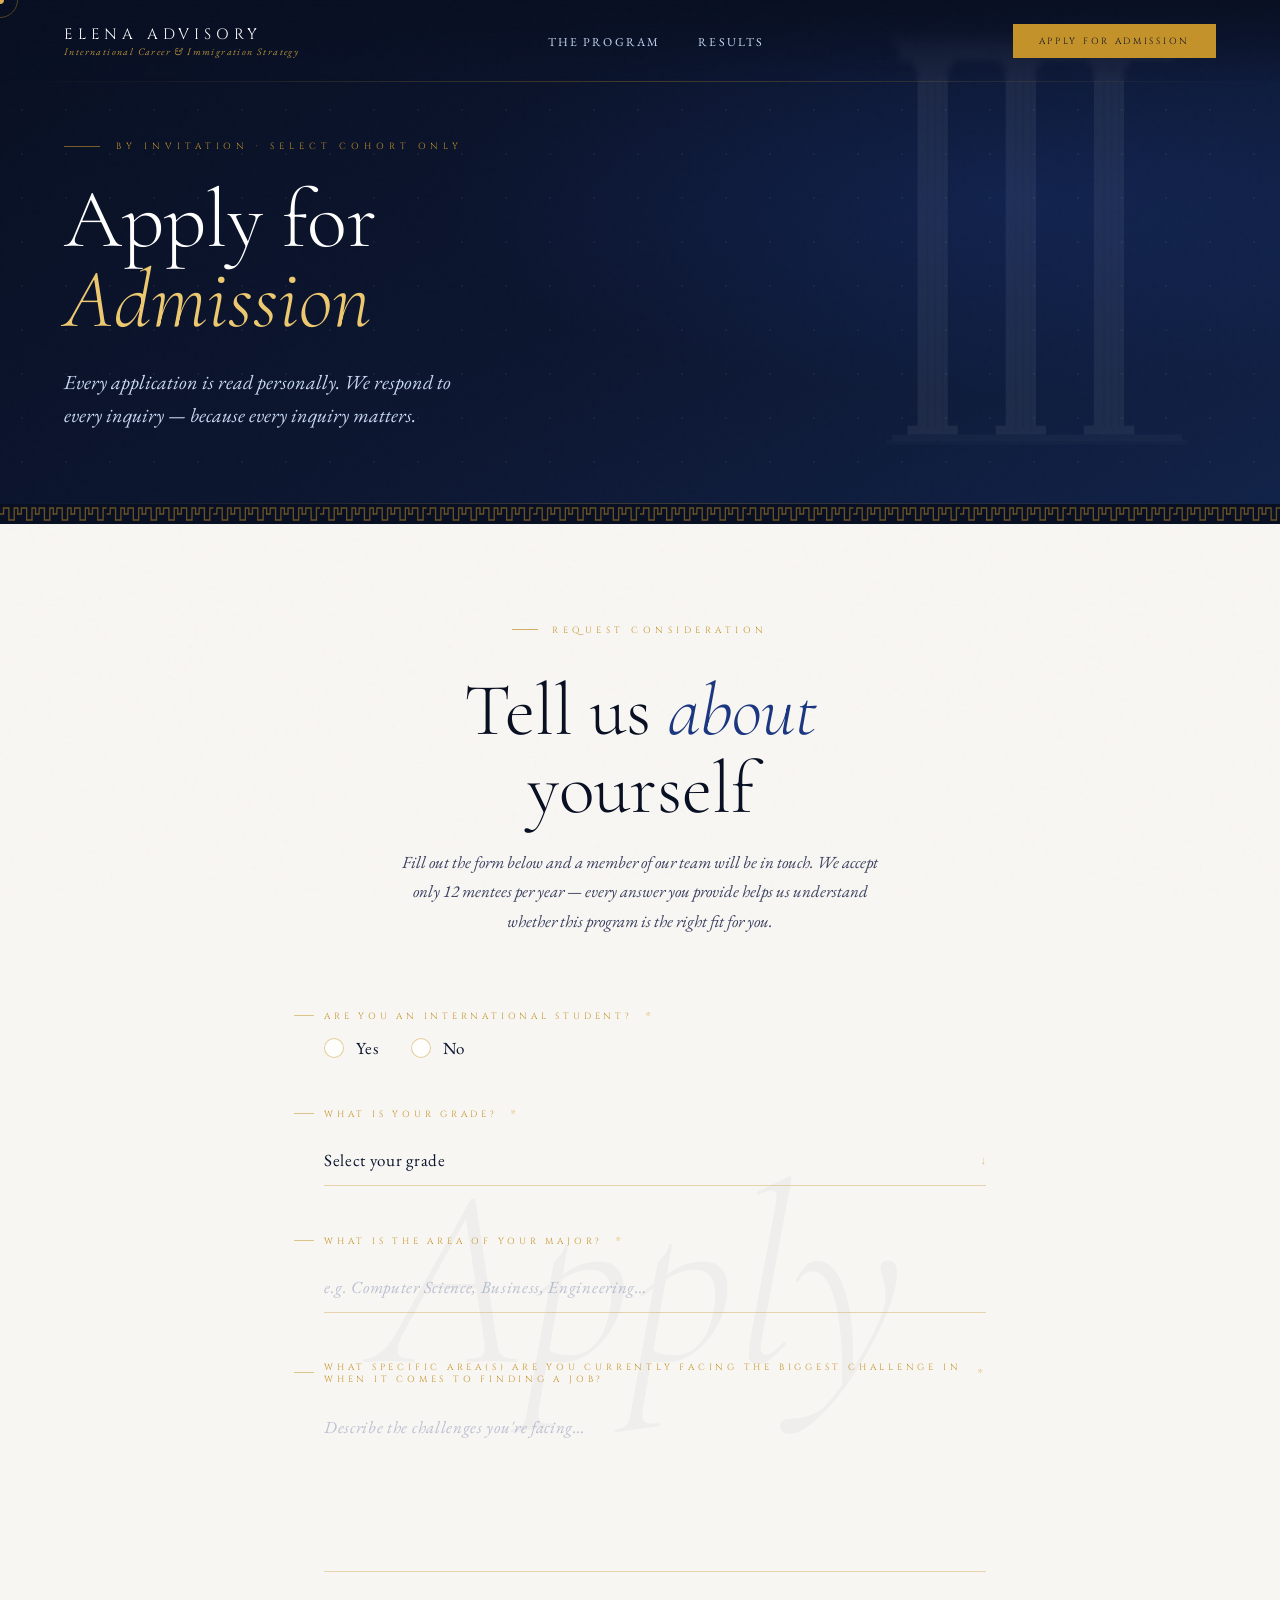
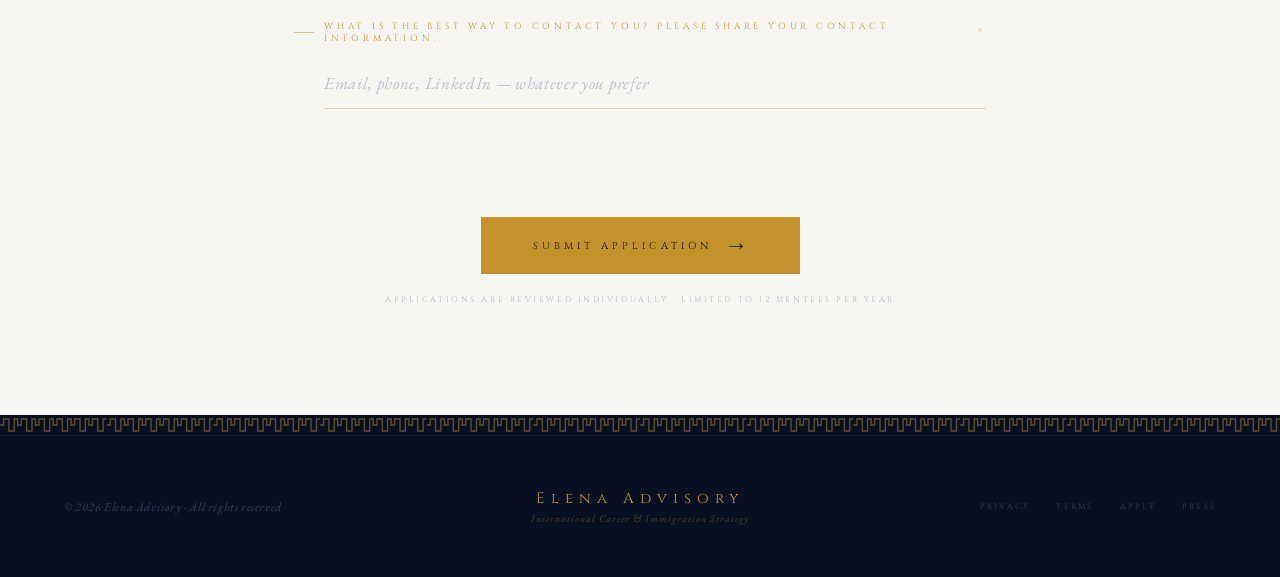
==== commit c5cf6184: "Prepare site: fix form/content, add placeholders, tidy structure - Add hCaptcha spam protection to t" ====
--- a/apply.html
+++ b/apply.html
@@ -16,6 +16,9 @@
 
   <!-- CSS -->
   <link rel="stylesheet" href="styles.css">
+
+  <!-- Favicon (placeholder) -->
+  <link rel="icon" type="image/svg+xml" href="images/favicon.svg">
 
   <!-- Google Fonts -->
   <link rel="preconnect" href="https://fonts.googleapis.com">
@@ -31,7 +34,7 @@
     "@type": "EducationalOrganization",
     "name": "Elena Advisory",
     "description": "Advisory services to students from around the world planning to study in the USA.",
-    "url": "https://elenaadvisory.example.com"
+    "url": "https://elenaadvisory.com"
   }
   </script>
 
@@ -251,7 +254,7 @@
     </div>
     <ul class="nav-links">
       <li><a href="index.html#program">The Program</a></li>
-      <li><a href="index.html#results">Results</a></li>
+      <li><a href="docs/results.pdf" target="_blank" rel="noopener">Results</a></li>
     </ul>
     <a href="apply.html" class="nav-cta" aria-current="page">Apply for Admission</a>
   </nav>
@@ -399,6 +402,9 @@
             placeholder="Email, phone, LinkedIn — whatever you prefer" required>
         </div>
 
+        <!-- Spam protection: Web3Forms hosted hCaptcha (uses their shared sitekey via data-captcha) -->
+        <div class="h-captcha" data-captcha="true"></div>
+
         <div class="form-submit-wrap reveal reveal-delay-4">
           <button type="submit" class="btn-form-submit" id="submitBtn">
             <span class="btn-text">Submit Application</span>
@@ -446,11 +452,13 @@
       <div class="footer-logo-sub">International Career &amp; Immigration Strategy</div>
     </div>
     <div class="footer-right">
-      <a href="#">Privacy</a><a href="#">Terms</a><a href="apply.html">Apply</a><a href="#">Press</a>
+      <a href="docs/privacy.pdf" target="_blank" rel="noopener">Privacy</a><a href="docs/terms.pdf" target="_blank" rel="noopener">Terms</a><a href="apply.html">Apply</a><a href="docs/press.pdf" target="_blank" rel="noopener">Press</a>
     </div>
   </footer>
 
   <!-- JavaScript -->
+  <!-- Web3Forms client script renders the hCaptcha widget (data-captcha) -->
+  <script src="https://web3forms.com/client/script.js" async defer></script>
   <script src="script.js" defer></script>
 </body>
 
